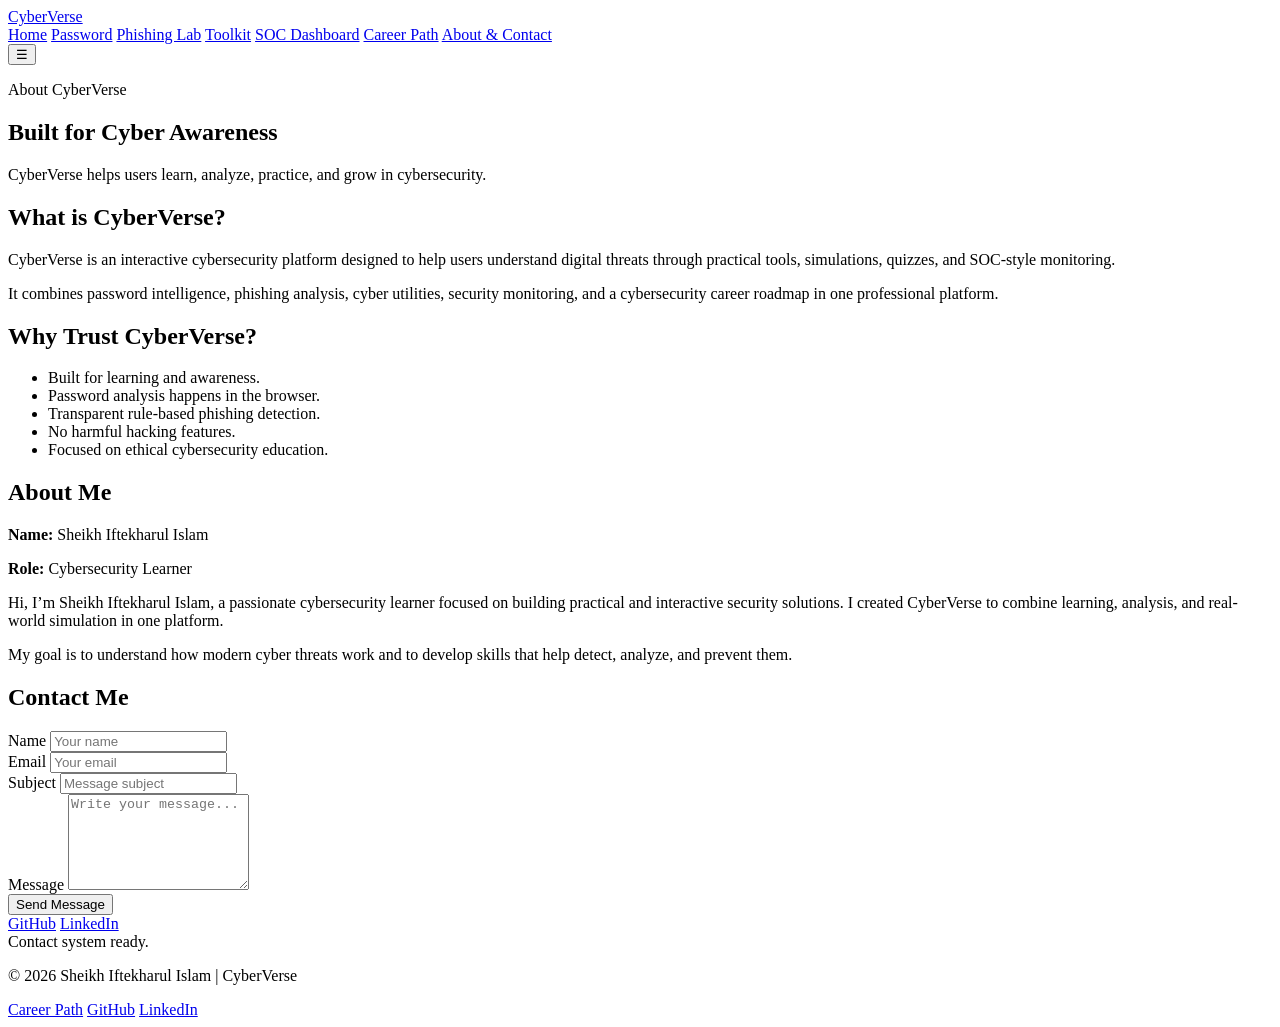
==== about-contact.html @ 6dc7117b "Add files via upload" ====
<!DOCTYPE html>
<html lang="en">
<head>
  <meta charset="UTF-8" />
  <meta name="viewport" content="width=device-width, initial-scale=1.0" />
  <title>CyberVerse | About & Contact</title>
 <link rel="stylesheet" href="css/style.css" />
</head>
<body>
  <div class="cyber-bg"></div>
  <div class="scanline"></div>

  <header class="navbar">
    <a href="index.html" class="logo"><span class="logo-dot"></span>CyberVerse</a>
    <nav class="nav-links" id="navLinks">
      <a href="index.html">Home</a>
      <a href="password.html">Password</a>
      <a href="phishing.html">Phishing Lab</a>
      <a href="toolkit.html">Toolkit</a>
      <a href="dashboard.html">SOC Dashboard</a>
      <a href="career.html">Career Path</a>
      <a href="about-contact.html" class="active">About & Contact</a>
    </nav>
    <button class="menu-btn" id="menuBtn">☰</button>
  </header>

  <main>
    <section class="page-hero section">
      <div class="section-title reveal">
        <p class="eyebrow">About CyberVerse</p>
        <h1>Built for Cyber Awareness</h1>
        <p>CyberVerse helps users learn, analyze, practice, and grow in cybersecurity.</p>
      </div>
    </section>

    <section class="section about-layout">
      <div class="cyber-panel reveal">
        <h2>What is CyberVerse?</h2>
        <p>
          CyberVerse is an interactive cybersecurity platform designed to help users understand
          digital threats through practical tools, simulations, quizzes, and SOC-style monitoring.
        </p>

        <p>
          It combines password intelligence, phishing analysis, cyber utilities, security monitoring,
          and a cybersecurity career roadmap in one professional platform.
        </p>
      </div>

      <div class="cyber-panel reveal">
        <h2>Why Trust CyberVerse?</h2>
        <ul class="check-list">
          <li>Built for learning and awareness.</li>
          <li>Password analysis happens in the browser.</li>
          <li>Transparent rule-based phishing detection.</li>
          <li>No harmful hacking features.</li>
          <li>Focused on ethical cybersecurity education.</li>
        </ul>
      </div>
    </section>

    <section class="section about-layout">
      <div class="cyber-panel reveal">
        <h2>About Me</h2>
        <div class="identity-box">
          <p><strong>Name:</strong> Sheikh Iftekharul Islam</p>
          <p><strong>Role:</strong> Cybersecurity Learner</p>
        </div>

        <p>
          Hi, I’m Sheikh Iftekharul Islam, a passionate cybersecurity learner focused on building
          practical and interactive security solutions. I created CyberVerse to combine learning,
          analysis, and real-world simulation in one platform.
        </p>

        <p>
          My goal is to understand how modern cyber threats work and to develop skills that help
          detect, analyze, and prevent them.
        </p>
      </div>

      <div class="cyber-panel reveal">
        <h2>Contact Me</h2>

        <form id="contactForm">
          <div class="form-group">
            <label for="contactName">Name</label>
            <input type="text" id="contactName" placeholder="Your name" />
          </div>

          <div class="form-group">
            <label for="contactEmail">Email</label>
            <input type="email" id="contactEmail" placeholder="Your email" />
          </div>

          <div class="form-group">
            <label for="contactSubject">Subject</label>
            <input type="text" id="contactSubject" placeholder="Message subject" />
          </div>

          <div class="form-group">
            <label for="contactMessage">Message</label>
            <textarea id="contactMessage" rows="6" placeholder="Write your message..."></textarea>
          </div>

          <button class="btn primary" type="submit">Send Message</button>
        </form>

        <div class="social-box">
          <a href="https://github.com/sheikhmahi4000/" target="_blank">GitHub</a>
          <a href="https://www.linkedin.com/in/sheikh-iftekharul-islam-87b0a2382/" target="_blank">LinkedIn</a>
        </div>

        <div class="terminal-output" id="contactOutput">
          Contact system ready.
        </div>
      </div>
    </section>
  </main>

  <footer class="footer">
    <p>© 2026 Sheikh Iftekharul Islam | CyberVerse</p>
    <div>
      <a href="career.html">Career Path</a>
      <a href="https://github.com/sheikhmahi4000/" target="_blank">GitHub</a>
      <a href="https://www.linkedin.com/in/sheikh-iftekharul-islam-87b0a2382/" target="_blank">LinkedIn</a>
    </div>
  </footer>
<script src="js/script.js"></script>
</body>
</html>
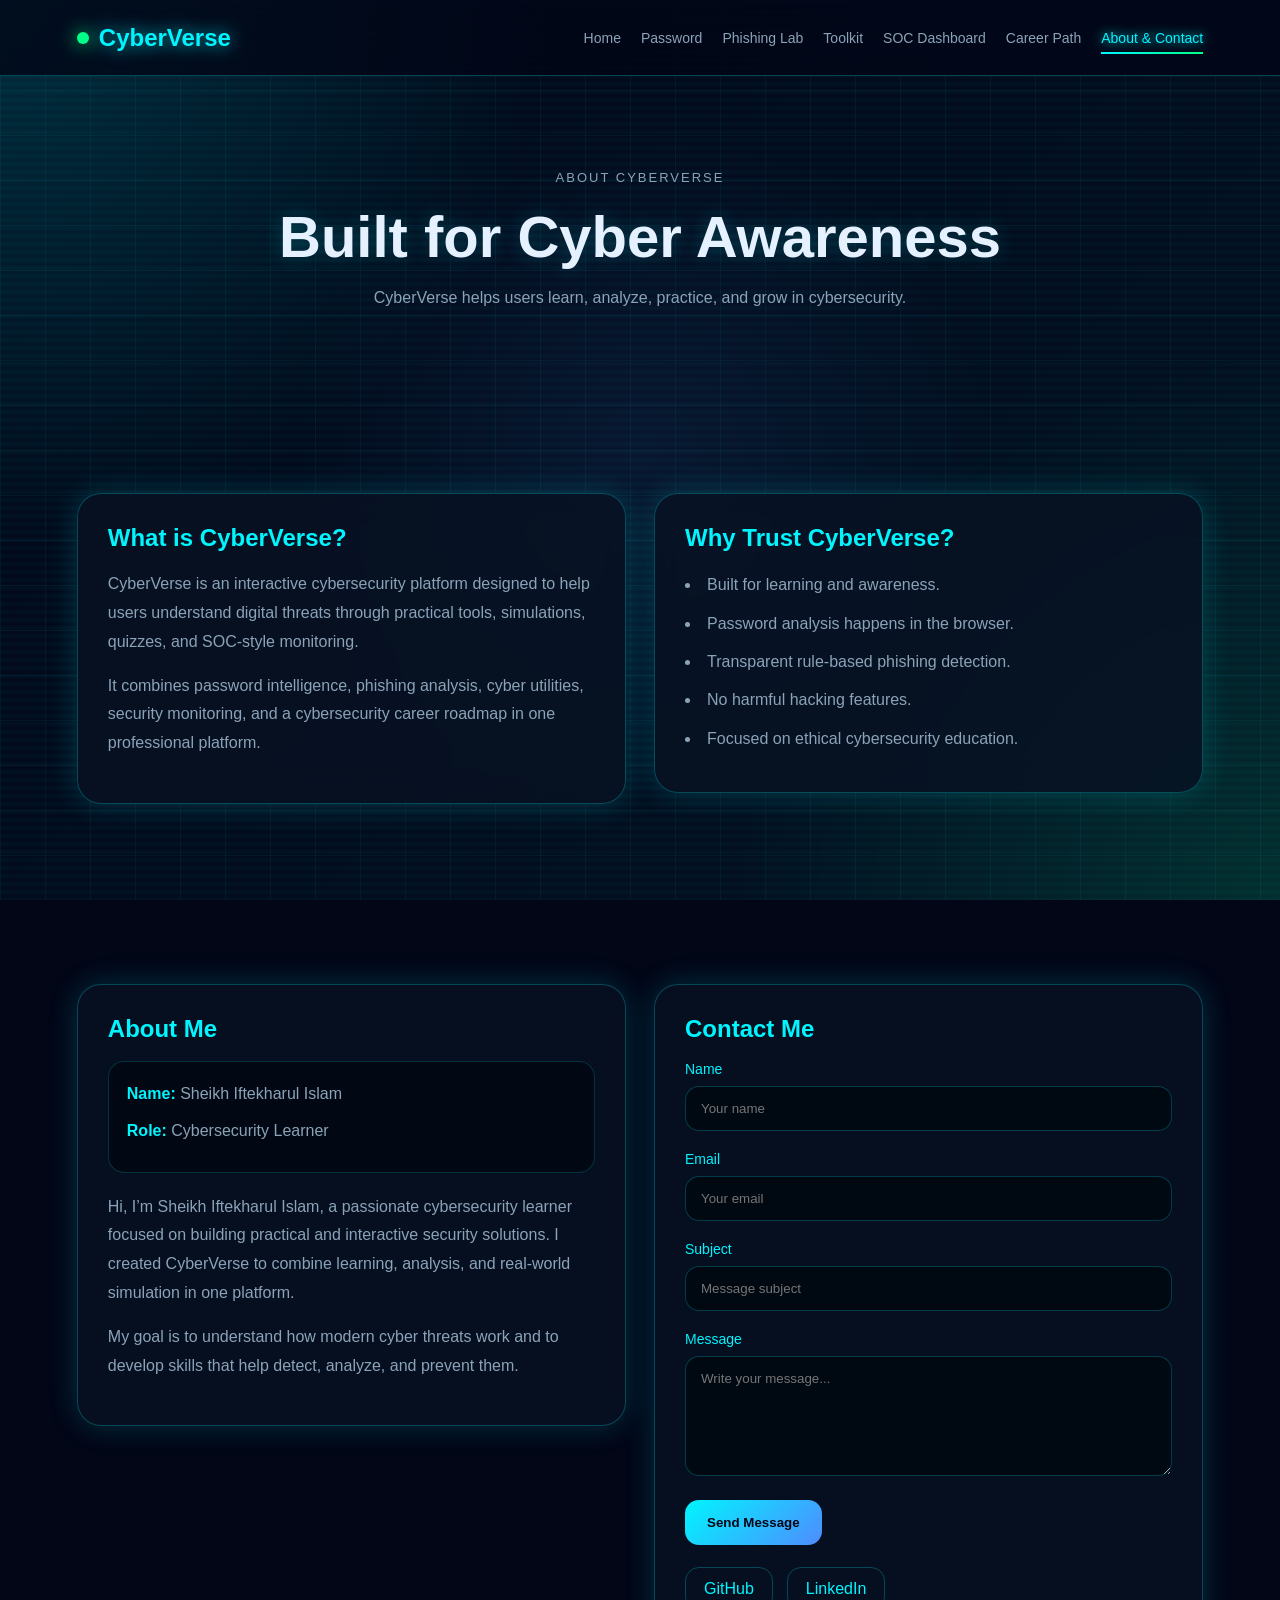
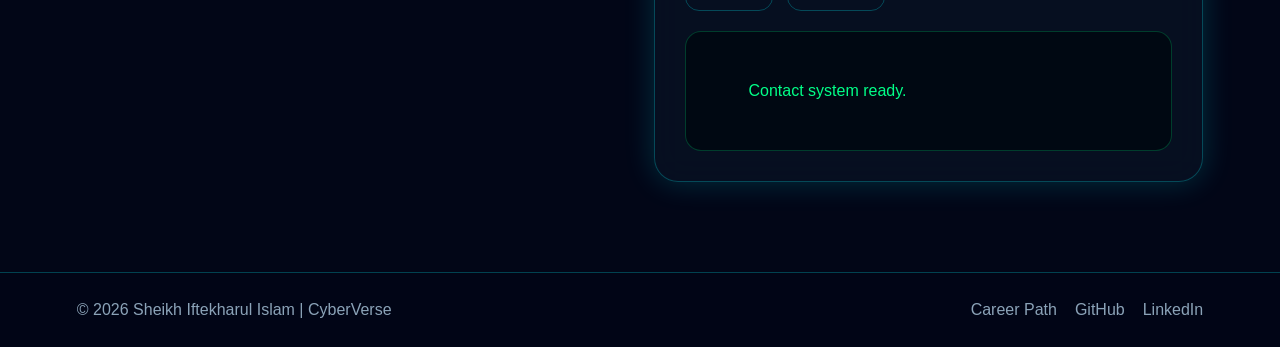
==== commit 0532bdbc: "Update about-contact.html" ====
--- a/about-contact.html
+++ b/about-contact.html
@@ -4,7 +4,7 @@
   <meta charset="UTF-8" />
   <meta name="viewport" content="width=device-width, initial-scale=1.0" />
   <title>CyberVerse | About & Contact</title>
- <link rel="stylesheet" href="css/style.css" />
+ <link rel="stylesheet" href="style.css" />
 </head>
 <body>
   <div class="cyber-bg"></div>
@@ -126,6 +126,6 @@
       <a href="https://www.linkedin.com/in/sheikh-iftekharul-islam-87b0a2382/" target="_blank">LinkedIn</a>
     </div>
   </footer>
-<script src="js/script.js"></script>
+<script src="script.js"></script>
 </body>
-</html>+</html>
--- a/style.css
+++ b/style.css
@@ -0,0 +1,1290 @@
+:root {
+  --bg: #020617;
+  --bg-soft: #07111f;
+  --panel: rgba(8, 18, 35, 0.82);
+  --panel-strong: rgba(11, 25, 48, 0.96);
+
+  --cyan: #00f5ff;
+  --green: #00ff88;
+  --blue: #4f8cff;
+  --red: #ff3b6b;
+  --yellow: #ffd166;
+  --purple: #9d4edd;
+
+  --text: #e6f1ff;
+  --muted: #8ba3b8;
+  --border: rgba(0, 245, 255, 0.25);
+
+  --shadow: 0 0 30px rgba(0, 245, 255, 0.18);
+  --green-shadow: 0 0 30px rgba(0, 255, 136, 0.18);
+}
+
+/* =========================
+   RESET
+========================= */
+
+* {
+  margin: 0;
+  padding: 0;
+  box-sizing: border-box;
+}
+
+html {
+  scroll-behavior: smooth;
+}
+
+body {
+  font-family: Arial, Helvetica, sans-serif;
+  background: var(--bg);
+  color: var(--text);
+  min-height: 100vh;
+  overflow-x: hidden;
+}
+
+a {
+  color: inherit;
+  text-decoration: none;
+}
+
+button,
+input,
+textarea {
+  font-family: inherit;
+}
+
+button {
+  border: none;
+}
+
+ul {
+  list-style-position: inside;
+}
+
+/* =========================
+   BACKGROUND
+========================= */
+
+.cyber-bg {
+  position: fixed;
+  inset: 0;
+  z-index: -4;
+  background:
+    radial-gradient(circle at top left, rgba(0, 245, 255, 0.16), transparent 35%),
+    radial-gradient(circle at bottom right, rgba(0, 255, 136, 0.12), transparent 35%),
+    radial-gradient(circle at center, rgba(79, 140, 255, 0.08), transparent 45%),
+    linear-gradient(135deg, #020617, #041122);
+}
+
+.cyber-bg::before {
+  content: "";
+  position: absolute;
+  inset: 0;
+  background-image:
+    linear-gradient(rgba(0, 245, 255, 0.055) 1px, transparent 1px),
+    linear-gradient(90deg, rgba(0, 245, 255, 0.055) 1px, transparent 1px);
+  background-size: 45px 45px;
+  animation: gridMove 18s linear infinite;
+}
+
+.cyber-bg::after {
+  content: "";
+  position: absolute;
+  inset: 0;
+  background:
+    linear-gradient(120deg, transparent, rgba(0, 245, 255, 0.08), transparent);
+  transform: translateX(-100%);
+  animation: bgSweep 9s linear infinite;
+}
+
+.scanline {
+  position: fixed;
+  inset: 0;
+  pointer-events: none;
+  z-index: -3;
+  background: linear-gradient(
+    to bottom,
+    transparent,
+    rgba(0, 245, 255, 0.04),
+    transparent
+  );
+  background-size: 100% 8px;
+  animation: scan 8s linear infinite;
+}
+
+@keyframes gridMove {
+  from {
+    transform: translateY(0);
+  }
+
+  to {
+    transform: translateY(45px);
+  }
+}
+
+@keyframes bgSweep {
+  from {
+    transform: translateX(-100%);
+  }
+
+  to {
+    transform: translateX(100%);
+  }
+}
+
+@keyframes scan {
+  from {
+    background-position: 0 0;
+  }
+
+  to {
+    background-position: 0 100px;
+  }
+}
+
+/* =========================
+   LOADER
+========================= */
+
+#loader {
+  position: fixed;
+  inset: 0;
+  background: #020617;
+  z-index: 9999;
+  display: grid;
+  place-items: center;
+  gap: 15px;
+  transition: opacity 0.5s ease, visibility 0.5s ease;
+}
+
+#loader.hide {
+  opacity: 0;
+  visibility: hidden;
+}
+
+.loader-ring {
+  width: 60px;
+  height: 60px;
+  border: 3px solid rgba(0, 245, 255, 0.2);
+  border-top-color: var(--cyan);
+  border-radius: 50%;
+  animation: spin 1s linear infinite;
+  box-shadow: var(--shadow);
+}
+
+#loader p {
+  color: var(--cyan);
+  letter-spacing: 2px;
+  font-size: 14px;
+}
+
+@keyframes spin {
+  to {
+    transform: rotate(360deg);
+  }
+}
+
+/* =========================
+   NAVBAR
+========================= */
+
+.navbar {
+  position: sticky;
+  top: 0;
+  z-index: 100;
+  height: 76px;
+  padding: 0 6%;
+  display: flex;
+  align-items: center;
+  justify-content: space-between;
+  background: rgba(2, 6, 23, 0.78);
+  backdrop-filter: blur(18px);
+  border-bottom: 1px solid var(--border);
+}
+
+.logo {
+  font-size: 24px;
+  font-weight: 800;
+  color: var(--cyan);
+  display: flex;
+  align-items: center;
+  gap: 10px;
+  text-shadow: 0 0 18px rgba(0, 245, 255, 0.8);
+}
+
+.logo-dot {
+  width: 12px;
+  height: 12px;
+  background: var(--green);
+  border-radius: 50%;
+  box-shadow: 0 0 18px var(--green);
+  animation: dotPulse 2s infinite;
+}
+
+@keyframes dotPulse {
+  0%,
+  100% {
+    box-shadow: 0 0 10px var(--green);
+  }
+
+  50% {
+    box-shadow: 0 0 26px var(--green);
+  }
+}
+
+.nav-links {
+  display: flex;
+  gap: 20px;
+  align-items: center;
+}
+
+.nav-links a {
+  color: var(--muted);
+  font-size: 14px;
+  transition: 0.3s ease;
+  position: relative;
+}
+
+.nav-links a::after {
+  content: "";
+  position: absolute;
+  left: 0;
+  bottom: -8px;
+  width: 0;
+  height: 2px;
+  background: linear-gradient(90deg, var(--cyan), var(--green));
+  transition: 0.3s ease;
+}
+
+.nav-links a:hover,
+.nav-links a.active {
+  color: var(--cyan);
+  text-shadow: 0 0 12px var(--cyan);
+}
+
+.nav-links a:hover::after,
+.nav-links a.active::after {
+  width: 100%;
+}
+
+.menu-btn {
+  display: none;
+  background: transparent;
+  border: 1px solid var(--border);
+  color: var(--cyan);
+  font-size: 24px;
+  padding: 6px 12px;
+  border-radius: 10px;
+  cursor: pointer;
+}
+
+/* =========================
+   COMMON LAYOUT
+========================= */
+
+.section {
+  padding: 90px 6%;
+}
+
+.page-hero {
+  padding-bottom: 45px;
+}
+
+.section-title {
+  text-align: center;
+  max-width: 820px;
+  margin: 0 auto 45px;
+}
+
+.section-title h1,
+.section-title h2 {
+  font-size: clamp(34px, 5vw, 58px);
+  margin-bottom: 14px;
+  text-shadow: 0 0 20px rgba(0, 245, 255, 0.22);
+}
+
+.section-title p {
+  color: var(--muted);
+  line-height: 1.8;
+}
+
+.eyebrow {
+  color: var(--green);
+  text-transform: uppercase;
+  letter-spacing: 2px;
+  font-size: 13px;
+  margin-bottom: 14px;
+}
+
+.muted {
+  color: var(--muted);
+  line-height: 1.7;
+  margin-bottom: 18px;
+}
+
+.hidden {
+  display: none !important;
+}
+
+/* =========================
+   BUTTONS
+========================= */
+
+.btn {
+  display: inline-flex;
+  align-items: center;
+  justify-content: center;
+  padding: 13px 22px;
+  border-radius: 14px;
+  border: 1px solid var(--border);
+  color: var(--text);
+  background: rgba(8, 18, 35, 0.8);
+  transition: 0.3s ease;
+  cursor: pointer;
+  min-height: 45px;
+}
+
+.btn:hover {
+  transform: translateY(-3px);
+  box-shadow: var(--shadow);
+  border-color: var(--cyan);
+  color: var(--cyan);
+}
+
+.btn.primary {
+  background: linear-gradient(135deg, var(--cyan), var(--blue));
+  color: #020617;
+  border: none;
+  font-weight: 700;
+}
+
+.btn.primary:hover {
+  color: #020617;
+}
+
+.btn.glow {
+  border-color: var(--green);
+  color: var(--green);
+  box-shadow: 0 0 20px rgba(0, 255, 136, 0.15);
+  animation: pulseGlow 2.5s infinite;
+}
+
+@keyframes pulseGlow {
+  0%,
+  100% {
+    box-shadow: 0 0 14px rgba(0, 255, 136, 0.18);
+  }
+
+  50% {
+    box-shadow: 0 0 30px rgba(0, 255, 136, 0.5);
+  }
+}
+
+/* =========================
+   CARDS / PANELS
+========================= */
+
+.cyber-panel,
+.module-card,
+.mini-card,
+.roadmap-card,
+.tool-sidebar {
+  background: var(--panel);
+  border: 1px solid var(--border);
+  box-shadow: var(--shadow);
+  backdrop-filter: blur(16px);
+}
+
+.cyber-panel {
+  border-radius: 24px;
+  padding: 30px;
+  position: relative;
+  overflow: hidden;
+}
+
+.cyber-panel::before,
+.module-card::before,
+.roadmap-card::before {
+  content: "";
+  position: absolute;
+  inset: -2px;
+  background: linear-gradient(
+    120deg,
+    transparent,
+    rgba(0, 245, 255, 0.13),
+    transparent
+  );
+  transform: translateX(-120%);
+  transition: 0.7s ease;
+  pointer-events: none;
+}
+
+.cyber-panel:hover::before,
+.module-card:hover::before,
+.roadmap-card:hover::before {
+  transform: translateX(120%);
+}
+
+.cyber-panel h2 {
+  margin-bottom: 18px;
+  color: var(--cyan);
+}
+
+.cyber-panel h3 {
+  margin: 22px 0 12px;
+}
+
+/* =========================
+   FORMS
+========================= */
+
+.form-group {
+  margin-bottom: 20px;
+}
+
+label {
+  display: block;
+  color: var(--cyan);
+  margin-bottom: 9px;
+  font-size: 14px;
+}
+
+input,
+textarea,
+select {
+  width: 100%;
+  background: rgba(1, 8, 18, 0.9);
+  border: 1px solid rgba(0, 245, 255, 0.22);
+  color: var(--text);
+  border-radius: 14px;
+  padding: 14px 15px;
+  outline: none;
+  transition: 0.25s ease;
+}
+
+textarea {
+  resize: vertical;
+}
+
+input:focus,
+textarea:focus,
+select:focus {
+  border-color: var(--cyan);
+  box-shadow: 0 0 18px rgba(0, 245, 255, 0.18);
+}
+
+.input-row {
+  display: flex;
+  gap: 12px;
+}
+
+.input-row input {
+  flex: 1;
+}
+
+.two-column {
+  display: grid;
+  grid-template-columns: 1fr 1fr;
+  gap: 22px;
+  margin: 18px 0;
+}
+
+/* =========================
+   HOME PAGE
+========================= */
+
+.hero {
+  min-height: calc(100vh - 76px);
+  display: grid;
+  grid-template-columns: 1.1fr 0.9fr;
+  align-items: center;
+  gap: 45px;
+}
+
+.hero-content h1 {
+  font-size: clamp(44px, 7vw, 86px);
+  line-height: 1.05;
+  margin-bottom: 22px;
+}
+
+.hero-content h1 span {
+  color: var(--cyan);
+  text-shadow: 0 0 28px rgba(0, 245, 255, 0.85);
+}
+
+.hero-text {
+  color: var(--muted);
+  font-size: 18px;
+  line-height: 1.8;
+  max-width: 700px;
+}
+
+.hero-actions {
+  display: flex;
+  gap: 18px;
+  flex-wrap: wrap;
+  margin-top: 24px;
+}
+
+.hero-panel {
+  background: var(--panel);
+  border: 1px solid var(--border);
+  border-radius: 24px;
+  padding: 20px;
+  box-shadow: var(--shadow);
+  position: relative;
+  overflow: hidden;
+}
+
+.terminal {
+  background: rgba(1, 8, 18, 0.96);
+  border: 1px solid rgba(0, 255, 136, 0.25);
+  border-radius: 18px;
+  overflow: hidden;
+}
+
+.terminal-header {
+  padding: 14px;
+  display: flex;
+  align-items: center;
+  gap: 8px;
+  border-bottom: 1px solid rgba(0, 245, 255, 0.18);
+}
+
+.terminal-header span {
+  width: 10px;
+  height: 10px;
+  border-radius: 50%;
+}
+
+.terminal-header span:nth-child(1) {
+  background: #ff5f56;
+}
+
+.terminal-header span:nth-child(2) {
+  background: #ffbd2e;
+}
+
+.terminal-header span:nth-child(3) {
+  background: #27c93f;
+}
+
+.terminal-header b {
+  margin-left: 12px;
+  color: var(--cyan);
+  font-size: 14px;
+}
+
+.terminal pre {
+  min-height: 340px;
+  padding: 22px;
+  color: var(--green);
+  white-space: pre-wrap;
+  line-height: 1.7;
+  font-size: 14px;
+}
+
+.module-grid {
+  display: grid;
+  grid-template-columns: repeat(3, 1fr);
+  gap: 25px;
+}
+
+.module-card {
+  border-radius: 22px;
+  padding: 28px;
+  min-height: 260px;
+  transition: 0.35s ease;
+  position: relative;
+  overflow: hidden;
+}
+
+.module-card::after {
+  content: "";
+  position: absolute;
+  inset: auto 0 0 0;
+  height: 4px;
+  background: linear-gradient(90deg, var(--cyan), var(--green));
+  transform: scaleX(0);
+  transform-origin: left;
+  transition: 0.35s ease;
+}
+
+.module-card:hover {
+  transform: translateY(-8px);
+  border-color: var(--cyan);
+}
+
+.module-card:hover::after {
+  transform: scaleX(1);
+}
+
+.module-card .icon {
+  font-size: 38px;
+  margin-bottom: 18px;
+}
+
+.module-card h3 {
+  font-size: 22px;
+  margin-bottom: 14px;
+}
+
+.module-card p {
+  color: var(--muted);
+  line-height: 1.7;
+  margin-bottom: 22px;
+}
+
+.module-card a {
+  color: var(--cyan);
+  font-weight: 700;
+}
+
+.module-card.featured {
+  border-color: rgba(0, 255, 136, 0.4);
+  box-shadow: var(--green-shadow);
+}
+
+.status-strip {
+  display: grid;
+  grid-template-columns: repeat(4, 1fr);
+  background: var(--panel);
+  border: 1px solid var(--border);
+  border-radius: 24px;
+  overflow: hidden;
+  box-shadow: var(--shadow);
+}
+
+.status-strip div {
+  padding: 28px;
+  border-right: 1px solid var(--border);
+}
+
+.status-strip div:last-child {
+  border-right: none;
+}
+
+.status-strip small {
+  display: block;
+  color: var(--muted);
+  margin-bottom: 8px;
+}
+
+.status-strip strong {
+  color: var(--green);
+  font-size: 22px;
+  text-shadow: 0 0 12px rgba(0, 255, 136, 0.5);
+}
+
+/* =========================
+   PASSWORD PAGE
+========================= */
+
+.tool-layout {
+  display: grid;
+  grid-template-columns: 1.1fr 0.9fr;
+  gap: 28px;
+  align-items: start;
+}
+
+.strength-box {
+  margin: 24px 0;
+}
+
+.strength-top,
+.quiz-top {
+  display: flex;
+  justify-content: space-between;
+  gap: 16px;
+  margin-bottom: 12px;
+}
+
+.strength-top strong,
+.quiz-top span:last-child {
+  color: var(--green);
+}
+
+.progress-track {
+  height: 12px;
+  width: 100%;
+  background: rgba(139, 163, 184, 0.14);
+  border-radius: 999px;
+  overflow: hidden;
+  border: 1px solid rgba(0, 245, 255, 0.18);
+}
+
+.progress-fill {
+  height: 100%;
+  width: 0%;
+  background: linear-gradient(90deg, var(--red), var(--yellow), var(--green));
+  box-shadow: 0 0 18px rgba(0, 255, 136, 0.4);
+  transition: width 0.35s ease;
+}
+
+.result-grid,
+.analysis-grid,
+.dashboard-grid {
+  display: grid;
+  grid-template-columns: repeat(3, 1fr);
+  gap: 18px;
+  margin: 22px 0;
+}
+
+.dashboard-grid {
+  grid-template-columns: repeat(4, 1fr);
+}
+
+.mini-card {
+  border-radius: 18px;
+  padding: 22px;
+  transition: 0.3s ease;
+}
+
+.mini-card:hover {
+  transform: translateY(-5px);
+  border-color: var(--cyan);
+}
+
+.mini-card small {
+  display: block;
+  color: var(--muted);
+  margin-bottom: 9px;
+}
+
+.mini-card strong {
+  color: var(--green);
+  font-size: 22px;
+}
+
+.check-list {
+  color: var(--muted);
+  line-height: 1.9;
+}
+
+.check-list li {
+  margin-bottom: 8px;
+}
+
+.terminal-output {
+  margin-top: 20px;
+  background: rgba(1, 8, 18, 0.92);
+  border: 1px solid rgba(0, 255, 136, 0.22);
+  border-radius: 16px;
+  padding: 18px;
+  color: var(--green);
+  line-height: 1.7;
+  min-height: 70px;
+  white-space: pre-wrap;
+  overflow-wrap: anywhere;
+}
+
+/* =========================
+   PHISHING PAGE
+========================= */
+
+.trainer-card {
+  margin: 22px 0;
+  padding: 24px;
+  border-radius: 20px;
+  background: rgba(1, 8, 18, 0.8);
+  border: 1px solid rgba(0, 245, 255, 0.2);
+}
+
+.trainer-card h3 {
+  color: var(--cyan);
+  margin-bottom: 12px;
+}
+
+.trainer-card p {
+  color: var(--muted);
+  line-height: 1.8;
+}
+
+.quiz-box {
+  margin-top: 24px;
+  animation: fadeUp 0.4s ease;
+}
+
+.quiz-box h3 {
+  margin: 22px 0;
+  font-size: 24px;
+}
+
+.quiz-options {
+  display: grid;
+  grid-template-columns: 1fr 1fr;
+  gap: 14px;
+}
+
+.quiz-options button {
+  padding: 16px;
+  border-radius: 14px;
+  cursor: pointer;
+  color: var(--text);
+  background: rgba(1, 8, 18, 0.9);
+  border: 1px solid rgba(0, 245, 255, 0.22);
+  transition: 0.25s ease;
+  text-align: left;
+}
+
+.quiz-options button:hover {
+  border-color: var(--cyan);
+  color: var(--cyan);
+  box-shadow: var(--shadow);
+}
+
+.quiz-options button.correct {
+  border-color: var(--green);
+  color: var(--green);
+  box-shadow: 0 0 22px rgba(0, 255, 136, 0.22);
+}
+
+.quiz-options button.wrong {
+  border-color: var(--red);
+  color: var(--red);
+  box-shadow: 0 0 22px rgba(255, 59, 107, 0.22);
+}
+
+.quiz-result {
+  margin-top: 28px;
+  animation: fadeUp 0.5s ease;
+}
+
+.quiz-result h2 {
+  color: var(--cyan);
+  text-transform: uppercase;
+  letter-spacing: 2px;
+  margin-bottom: 20px;
+}
+
+@keyframes fadeUp {
+  from {
+    opacity: 0;
+    transform: translateY(18px);
+  }
+
+  to {
+    opacity: 1;
+    transform: translateY(0);
+  }
+}
+
+/* =========================
+   TOOLKIT PAGE
+========================= */
+
+.toolkit-layout {
+  display: grid;
+  grid-template-columns: 280px 1fr;
+  gap: 28px;
+  align-items: start;
+}
+
+.tool-sidebar {
+  border-radius: 22px;
+  padding: 18px;
+  position: sticky;
+  top: 96px;
+}
+
+.tool-tab {
+  width: 100%;
+  padding: 14px 16px;
+  margin-bottom: 10px;
+  border-radius: 13px;
+  cursor: pointer;
+  background: rgba(1, 8, 18, 0.85);
+  color: var(--muted);
+  border: 1px solid transparent;
+  transition: 0.25s ease;
+  text-align: left;
+}
+
+.tool-tab:hover,
+.tool-tab.active {
+  color: var(--cyan);
+  border-color: var(--border);
+  box-shadow: var(--shadow);
+}
+
+.tool-screen {
+  display: none;
+}
+
+.tool-screen.active {
+  display: block;
+  animation: fadeUp 0.35s ease;
+}
+
+/* =========================
+   SOC DASHBOARD
+========================= */
+
+.soc-layout {
+  display: grid;
+  grid-template-columns: 1fr 1fr;
+  gap: 28px;
+  align-items: start;
+}
+
+.intel-list {
+  list-style: none;
+  color: var(--muted);
+}
+
+.intel-list li {
+  display: flex;
+  justify-content: space-between;
+  gap: 14px;
+  padding: 14px 0;
+  border-bottom: 1px solid rgba(0, 245, 255, 0.13);
+}
+
+.intel-list span {
+  color: var(--muted);
+}
+
+.intel-list strong {
+  color: var(--green);
+  text-align: right;
+}
+
+.log-box {
+  max-height: 330px;
+  overflow-y: auto;
+}
+
+.alert-list {
+  display: grid;
+  gap: 14px;
+}
+
+.alert-item {
+  padding: 16px;
+  border-radius: 14px;
+  background: rgba(1, 8, 18, 0.85);
+  border: 1px solid rgba(0, 245, 255, 0.18);
+  color: var(--muted);
+  cursor: pointer;
+  transition: 0.25s ease;
+}
+
+.alert-item:hover {
+  border-color: var(--cyan);
+  color: var(--cyan);
+  box-shadow: var(--shadow);
+}
+
+.alert-item strong {
+  color: var(--yellow);
+}
+
+/* =========================
+   CAREER PAGE
+========================= */
+
+.roadmap {
+  position: relative;
+  display: grid;
+  gap: 26px;
+}
+
+.roadmap::before {
+  content: "";
+  position: absolute;
+  left: 24px;
+  top: 10px;
+  bottom: 10px;
+  width: 3px;
+  background: linear-gradient(var(--green), var(--cyan), var(--red));
+  box-shadow: 0 0 20px rgba(0, 245, 255, 0.4);
+}
+
+.roadmap-card {
+  position: relative;
+  margin-left: 58px;
+  border-radius: 24px;
+  padding: 30px;
+  overflow: hidden;
+  transition: 0.35s ease;
+}
+
+.roadmap-card:hover {
+  transform: translateX(8px);
+  border-color: var(--cyan);
+}
+
+.roadmap-card::after {
+  content: "";
+  position: absolute;
+  left: -47px;
+  top: 32px;
+  width: 18px;
+  height: 18px;
+  border-radius: 50%;
+  background: var(--cyan);
+  box-shadow: 0 0 22px var(--cyan);
+}
+
+.roadmap-level {
+  display: inline-block;
+  padding: 8px 13px;
+  border-radius: 999px;
+  margin-bottom: 14px;
+  font-size: 13px;
+  font-weight: 700;
+}
+
+.roadmap-level.beginner {
+  color: var(--green);
+  border: 1px solid rgba(0, 255, 136, 0.4);
+}
+
+.roadmap-level.intermediate {
+  color: var(--yellow);
+  border: 1px solid rgba(255, 209, 102, 0.4);
+}
+
+.roadmap-level.advanced {
+  color: var(--red);
+  border: 1px solid rgba(255, 59, 107, 0.4);
+}
+
+.roadmap-card h2 {
+  margin-bottom: 12px;
+  color: var(--cyan);
+}
+
+.roadmap-card p {
+  color: var(--muted);
+  margin-bottom: 14px;
+  line-height: 1.7;
+}
+
+/* =========================
+   ABOUT & CONTACT
+========================= */
+
+.about-layout {
+  display: grid;
+  grid-template-columns: 1fr 1fr;
+  gap: 28px;
+  align-items: start;
+}
+
+.cyber-panel p {
+  color: var(--muted);
+  line-height: 1.8;
+  margin-bottom: 15px;
+}
+
+.identity-box {
+  padding: 18px;
+  background: rgba(1, 8, 18, 0.8);
+  border: 1px solid rgba(0, 245, 255, 0.18);
+  border-radius: 16px;
+  margin-bottom: 20px;
+}
+
+.identity-box p {
+  margin-bottom: 8px;
+}
+
+.identity-box strong {
+  color: var(--cyan);
+}
+
+.social-box {
+  margin-top: 22px;
+  display: flex;
+  gap: 14px;
+  flex-wrap: wrap;
+}
+
+.social-box a {
+  padding: 12px 18px;
+  border-radius: 14px;
+  border: 1px solid var(--border);
+  color: var(--cyan);
+  transition: 0.25s ease;
+}
+
+.social-box a:hover {
+  box-shadow: var(--shadow);
+  transform: translateY(-3px);
+}
+
+/* =========================
+   FOOTER
+========================= */
+
+.footer {
+  padding: 28px 6%;
+  border-top: 1px solid var(--border);
+  background: rgba(2, 6, 23, 0.85);
+  display: flex;
+  justify-content: space-between;
+  gap: 20px;
+  flex-wrap: wrap;
+}
+
+.footer p {
+  color: var(--muted);
+}
+
+.footer div {
+  display: flex;
+  gap: 18px;
+  flex-wrap: wrap;
+}
+
+.footer a {
+  color: var(--muted);
+  transition: 0.3s ease;
+}
+
+.footer a:hover {
+  color: var(--cyan);
+  text-shadow: 0 0 12px var(--cyan);
+}
+
+/* =========================
+   SCROLL REVEAL
+========================= */
+
+.reveal {
+  opacity: 0;
+  transform: translateY(30px);
+  transition: 0.8s ease;
+}
+
+.reveal.show {
+  opacity: 1;
+  transform: translateY(0);
+}
+
+/* =========================
+   RESPONSIVE
+========================= */
+
+@media (max-width: 1100px) {
+  .nav-links {
+    gap: 14px;
+  }
+
+  .nav-links a {
+    font-size: 13px;
+  }
+
+  .module-grid {
+    grid-template-columns: 1fr 1fr;
+  }
+
+  .hero,
+  .tool-layout,
+  .soc-layout,
+  .about-layout {
+    grid-template-columns: 1fr;
+  }
+
+  .dashboard-grid,
+  .result-grid,
+  .analysis-grid {
+    grid-template-columns: 1fr 1fr;
+  }
+
+  .toolkit-layout {
+    grid-template-columns: 1fr;
+  }
+
+  .tool-sidebar {
+    position: static;
+  }
+}
+
+@media (max-width: 880px) {
+  .menu-btn {
+    display: block;
+  }
+
+  .nav-links {
+    position: absolute;
+    top: 76px;
+    right: 6%;
+    width: 280px;
+    flex-direction: column;
+    align-items: flex-start;
+    background: var(--panel-strong);
+    border: 1px solid var(--border);
+    border-radius: 18px;
+    padding: 22px;
+    box-shadow: var(--shadow);
+    display: none;
+  }
+
+  .nav-links.open {
+    display: flex;
+  }
+
+  .status-strip {
+    grid-template-columns: 1fr 1fr;
+  }
+
+  .two-column {
+    grid-template-columns: 1fr;
+  }
+
+  .quiz-options {
+    grid-template-columns: 1fr;
+  }
+}
+
+@media (max-width: 640px) {
+  .section {
+    padding: 70px 5%;
+  }
+
+  .navbar {
+    padding: 0 5%;
+  }
+
+  .logo {
+    font-size: 21px;
+  }
+
+  .hero-content h1 {
+    font-size: 44px;
+  }
+
+  .module-grid,
+  .status-strip,
+  .dashboard-grid,
+  .result-grid,
+  .analysis-grid {
+    grid-template-columns: 1fr;
+  }
+
+  .status-strip div {
+    border-right: none;
+    border-bottom: 1px solid var(--border);
+  }
+
+  .input-row {
+    flex-direction: column;
+  }
+
+  .footer {
+    padding: 25px 5%;
+  }
+
+  .roadmap::before {
+    left: 12px;
+  }
+
+  .roadmap-card {
+    margin-left: 36px;
+  }
+
+  .roadmap-card::after {
+    left: -33px;
+  }
+}
